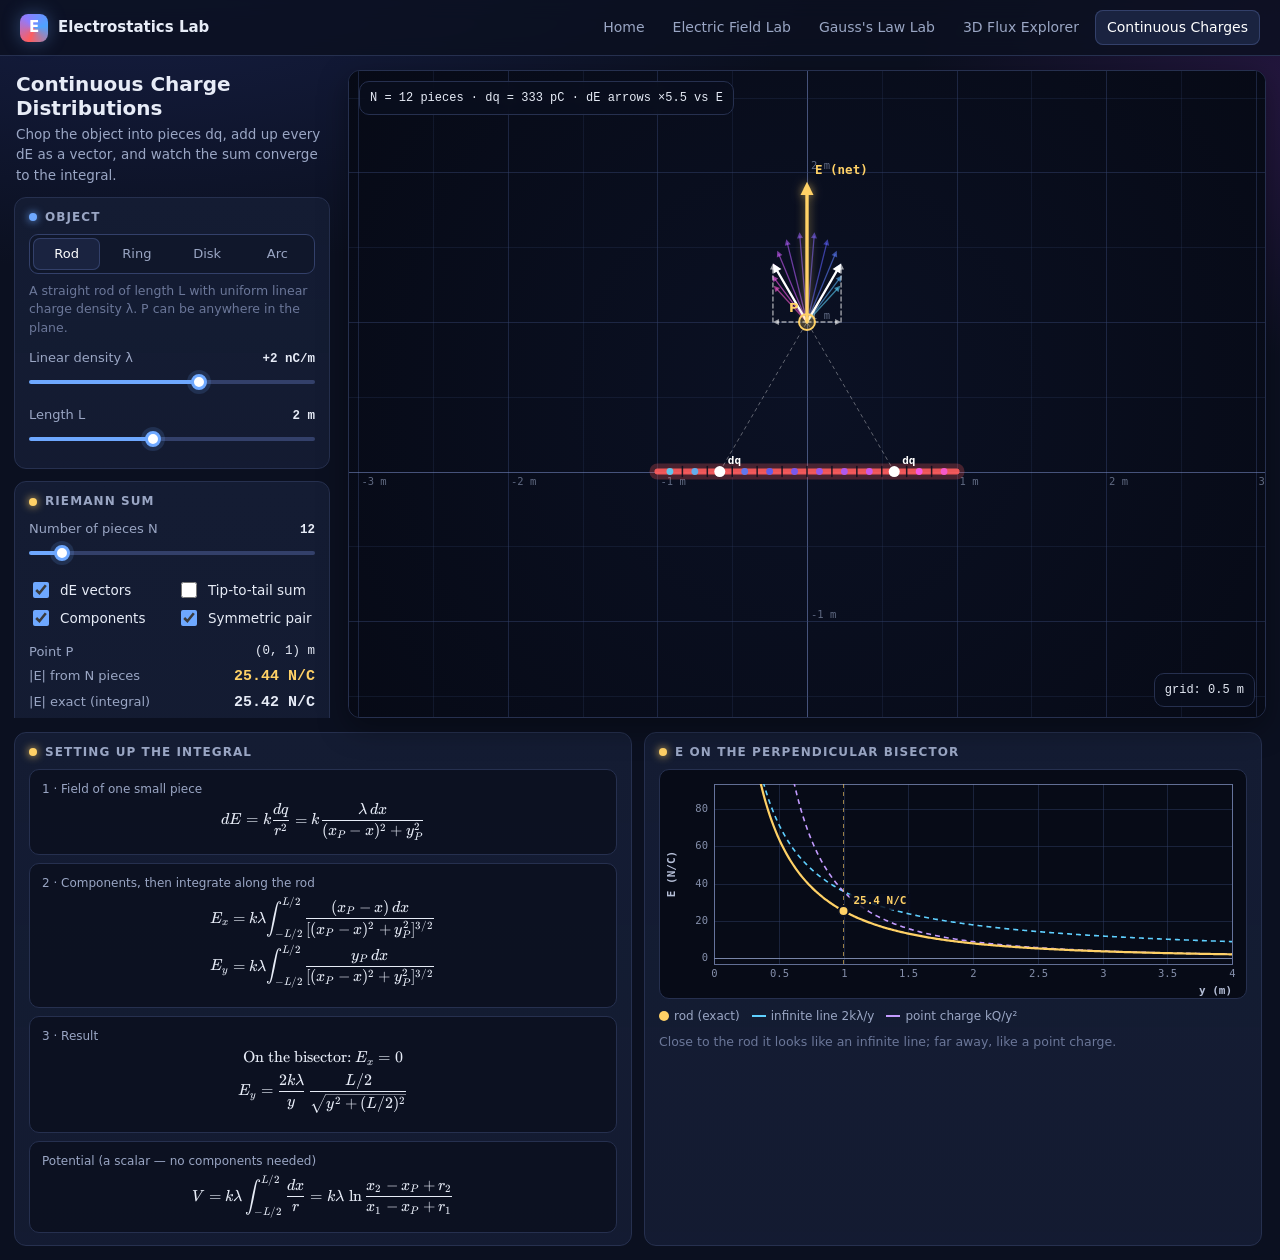
==== distributions.html @ 734c2c4e "Add Electrostatics Lab: electric field, Gauss's law, 3D flux and continuous-charge simulations Stati" ====
<!doctype html>
<html lang="en">
<head>
<meta charset="utf-8">
<meta name="viewport" content="width=device-width, initial-scale=1">
<title>Continuous Charges</title>
<meta name="description" content="See how the electric field of a rod, ring, disk and arc is built from dq elements — numerical sum vs exact integral.">
<link rel="stylesheet" href="vendor/katex/katex.min.css">
<link rel="stylesheet" href="css/style.css">
</head>
<body>
<header id="nav"></header>

<main class="lab three-col">
  <aside class="sidebar">
    <div class="page-title">
      <h1>Continuous Charge Distributions</h1>
      <p>Chop the object into pieces dq, add up every dE as a vector, and watch the sum converge to the integral.</p>
    </div>

    <section class="panel">
      <h3><span class="dot"></span>Object</h3>
      <div class="seg" id="modeSeg">
        <button data-m="rod" class="active">Rod</button>
        <button data-m="ring">Ring</button>
        <button data-m="disk">Disk</button>
        <button data-m="arc">Arc</button>
      </div>
      <p class="hint" id="modeDesc" style="margin-top:8px"></p>
      <div id="paramBox"></div>
    </section>

    <section class="panel">
      <h3><span class="dot" style="background:var(--gauss);box-shadow:0 0 8px var(--gauss)"></span>Riemann sum</h3>
      <div class="slider"><div class="top"><span>Number of pieces N</span><b id="NVal"></b></div><input type="range" id="N" min="1" max="120" step="1" value="12"></div>
      <div class="checks" style="margin-top:6px">
        <label class="check"><input type="checkbox" id="optDE" checked> dE vectors</label>
        <label class="check"><input type="checkbox" id="optChain"> Tip-to-tail sum</label>
        <label class="check"><input type="checkbox" id="optComp" checked> Components</label>
        <label class="check"><input type="checkbox" id="optPair" checked> Symmetric pair</label>
      </div>
      <dl class="readout" style="margin-top:10px">
        <dt>Point P</dt><dd id="o_P">—</dd>
        <dt>|E| from N pieces</dt><dd id="o_Enum" class="big hl-g">—</dd>
        <dt>|E| exact (integral)</dt><dd id="o_Eex" class="big">—</dd>
        <dt>Sum vs integral</dt><dd id="o_err">—</dd>
        <dt>E<sub>x</sub>, E<sub>y</sub> (exact)</dt><dd id="o_comp">—</dd>
        <dt>V at P (V(∞) = 0)</dt><dd id="o_V">—</dd>
      </dl>
      <p class="hint">Drag the point <b style="color:var(--gauss)">P</b>. Increase N and the sum approaches the exact integral.</p>
    </section>
  </aside>

  <div class="stage" id="stage">
    <canvas id="cv" aria-label="Continuous charge distribution canvas"></canvas>
    <div class="hud tl" id="hud"></div>
    <div class="hud br" id="scaleHud">grid: 0.5 m</div>
  </div>

  <aside class="rightcol">
    <section class="panel">
      <h3><span class="dot" style="background:var(--gauss);box-shadow:0 0 8px var(--gauss)"></span>Setting up the integral</h3>
      <div class="formula"><span class="cap" id="f1cap">1 · Field of one small piece</span><span id="f1"></span></div>
      <div class="formula"><span class="cap" id="f2cap">2 · Use symmetry, then integrate</span><span id="f2"></span></div>
      <div class="formula"><span class="cap">3 · Result</span><span id="f3"></span></div>
      <div class="formula"><span class="cap">Potential (a scalar — no components needed)</span><span id="f4"></span></div>
    </section>
    <section class="panel">
      <h3><span class="dot" style="background:var(--gauss);box-shadow:0 0 8px var(--gauss)"></span><span id="gTitle">Graph</span></h3>
      <div class="graph" style="height:230px"><canvas id="graph"></canvas></div>
      <div class="legend" id="gLegend" style="margin-top:8px"></div>
      <p class="hint" id="gNote"></p>
    </section>
  </aside>
</main>

<script src="vendor/katex/katex.min.js"></script>
<script src="js/common.js"></script>
<script src="js/plot.js"></script>
<script src="js/distributions.js"></script>
</body>
</html>
---- css/style.css ----
/* ==========================================================
   Electrostatics Lab — shared styles
   ========================================================== */
:root {
  --bg: #0b1020;
  --bg-2: #10172b;
  --panel: #141c33;
  --panel-2: #1a2340;
  --line: #26304f;
  --line-2: #33406a;
  --text: #e7ecf7;
  --muted: #9aa6c4;
  --faint: #6b7799;
  --accent: #6ea8ff;
  --accent-2: #8f7bff;
  --pos: #ff5d5d;
  --neg: #4da3ff;
  --gauss: #ffd166;
  --equi: #57e389;
  --ok: #57e389;
  --warn: #ffb347;
  --radius: 12px;
  --shadow: 0 10px 30px rgba(0, 0, 0, .35);
  --mono: ui-monospace, SFMono-Regular, "SF Mono", Menlo, Consolas, monospace;
  --sans: Inter, system-ui, -apple-system, "Segoe UI", Roboto, Helvetica, Arial, sans-serif;
}

* { box-sizing: border-box; }
html, body { margin: 0; padding: 0; }
body {
  background: radial-gradient(1200px 600px at 10% -10%, #18214a 0%, transparent 60%),
              radial-gradient(900px 500px at 110% 10%, #2a1846 0%, transparent 55%),
              var(--bg);
  background-attachment: fixed;
  color: var(--text);
  font-family: var(--sans);
  font-size: 15px;
  line-height: 1.5;
  -webkit-font-smoothing: antialiased;
}
a { color: var(--accent); text-decoration: none; }
a:hover { text-decoration: underline; }
h1, h2, h3, h4 { line-height: 1.2; margin: 0 0 .5em; }
p { margin: 0 0 .8em; }
code, .mono { font-family: var(--mono); }

/* ---------- Top navigation ---------- */
.topnav {
  position: sticky; top: 0; z-index: 50;
  display: flex; align-items: center; gap: 18px;
  padding: 10px 20px;
  background: rgba(11, 16, 32, .82);
  backdrop-filter: blur(10px);
  -webkit-backdrop-filter: blur(10px);
  border-bottom: 1px solid var(--line);
}
.brand { display: flex; align-items: center; gap: 10px; font-weight: 700; color: var(--text); white-space: nowrap; }
.brand:hover { text-decoration: none; }
.brand .logo {
  width: 28px; height: 28px; border-radius: 8px;
  background: conic-gradient(from 200deg, var(--pos), var(--accent-2), var(--neg), var(--pos));
  display: grid; place-items: center; font-size: 15px; color: #fff;
  box-shadow: 0 0 18px rgba(110, 168, 255, .35);
}
.navlinks { display: flex; gap: 4px; flex-wrap: wrap; margin-left: auto; }
.navlinks a {
  color: var(--muted); padding: 7px 12px; border-radius: 8px; font-size: 14px; font-weight: 500;
}
.navlinks a:hover { color: var(--text); background: var(--panel); text-decoration: none; }
.navlinks a.active { color: #fff; background: var(--panel-2); box-shadow: inset 0 0 0 1px var(--line-2); }
.menu-btn { display: none; margin-left: auto; background: var(--panel); color: var(--text); border: 1px solid var(--line); border-radius: 8px; padding: 6px 10px; font-size: 18px; cursor: pointer; }

@media (max-width: 860px) {
  .menu-btn { display: block; }
  .navlinks { display: none; position: absolute; top: 100%; left: 0; right: 0; flex-direction: column; background: var(--bg-2); border-bottom: 1px solid var(--line); padding: 8px 12px; }
  .navlinks.open { display: flex; }
}

/* ---------- Lab layout ---------- */
.lab {
  display: grid;
  grid-template-columns: 340px minmax(0, 1fr);
  gap: 14px;
  padding: 14px;
  height: calc(100vh - 53px);
  min-height: 560px;
}
.lab.lab-right { grid-template-columns: minmax(0, 1fr) 360px; }
.lab.wide-side { grid-template-columns: 360px minmax(0, 1fr); }
.sidebar {
  overflow-y: auto; overflow-x: hidden;
  display: flex; flex-direction: column; gap: 12px;
  padding-right: 4px;
  scrollbar-width: thin; scrollbar-color: var(--line-2) transparent;
}
.stage {
  position: relative; min-width: 0; min-height: 0;
  border-radius: var(--radius);
  border: 1px solid var(--line);
  background: #070b17;
  overflow: hidden;
  box-shadow: var(--shadow);
}
.stage canvas { display: block; width: 100%; height: 100%; touch-action: none; }

@media (max-width: 960px) {
  .lab, .lab.lab-right, .lab.wide-side { grid-template-columns: 1fr; height: auto; }
  .stage { height: 68vh; min-height: 380px; order: -1; }
  .sidebar { overflow: visible; padding-right: 0; }
}

/* ---------- Panels & controls ---------- */
.panel {
  background: linear-gradient(180deg, var(--panel) 0%, rgba(20, 28, 51, .92) 100%);
  border: 1px solid var(--line);
  border-radius: var(--radius);
  padding: 12px 14px;
}
.panel > h3 {
  font-size: 12px; letter-spacing: .09em; text-transform: uppercase; color: var(--muted);
  margin: 0 0 10px; display: flex; align-items: center; gap: 8px;
}
.panel > h3 .dot { width: 8px; height: 8px; border-radius: 50%; background: var(--accent); box-shadow: 0 0 8px var(--accent); }
.page-title { padding: 2px 2px 0; }
.page-title h1 { font-size: 20px; margin-bottom: 4px; }
.page-title p { color: var(--muted); font-size: 13.5px; margin: 0; }

.row { display: flex; align-items: center; gap: 8px; flex-wrap: wrap; }
.row + .row { margin-top: 8px; }
.grow { flex: 1; }

.btn {
  appearance: none; border: 1px solid var(--line-2); background: var(--panel-2); color: var(--text);
  padding: 7px 11px; border-radius: 8px; font: inherit; font-size: 13.5px; font-weight: 500;
  cursor: pointer; transition: background .15s, border-color .15s, transform .05s;
  display: inline-flex; align-items: center; gap: 6px; justify-content: center;
}
.btn:hover { background: #222d52; border-color: #44528a; }
.btn:active { transform: translateY(1px); }
.btn:focus-visible, input:focus-visible, select:focus-visible { outline: 2px solid var(--accent); outline-offset: 2px; }
.btn.pos { border-color: rgba(255, 93, 93, .55); background: rgba(255, 93, 93, .12); }
.btn.pos:hover { background: rgba(255, 93, 93, .22); }
.btn.neg { border-color: rgba(77, 163, 255, .55); background: rgba(77, 163, 255, .12); }
.btn.neg:hover { background: rgba(77, 163, 255, .22); }
.btn.primary { background: linear-gradient(180deg, #5d8eff, #4b6fe0); border-color: #6f9bff; color: #fff; }
.btn.primary:hover { background: linear-gradient(180deg, #6c9aff, #557af0); }
.btn.on { background: rgba(255, 209, 102, .16); border-color: rgba(255, 209, 102, .7); color: #ffe39f; }
.btn.danger { border-color: rgba(255, 93, 93, .45); color: #ffb3b3; }
.btn.small { padding: 4px 8px; font-size: 12.5px; }
.btn[disabled] { opacity: .45; cursor: not-allowed; }
.btn-group { display: grid; grid-template-columns: repeat(auto-fit, minmax(90px, 1fr)); gap: 6px; }

label { color: var(--muted); font-size: 13px; }
select, input[type=number], input[type=text] {
  background: var(--bg-2); color: var(--text); border: 1px solid var(--line-2);
  border-radius: 8px; padding: 6px 8px; font: inherit; font-size: 13.5px;
}
select { width: 100%; cursor: pointer; }

.check { display: flex; align-items: center; gap: 8px; color: var(--text); font-size: 13.5px; cursor: pointer; padding: 3px 0; user-select: none; }
.check input { accent-color: var(--accent); width: 16px; height: 16px; cursor: pointer; }
.check .swatch { width: 18px; height: 3px; border-radius: 2px; flex: none; }
.checks { display: grid; grid-template-columns: 1fr 1fr; gap: 0 10px; }

.slider { margin-top: 6px; }
.slider .top { display: flex; justify-content: space-between; align-items: baseline; font-size: 13px; color: var(--muted); }
.slider .top b { color: var(--text); font-family: var(--mono); font-weight: 600; font-size: 12.5px; }
input[type=range] {
  -webkit-appearance: none; appearance: none; width: 100%; height: 22px; background: transparent; cursor: pointer; margin: 2px 0 0;
}
input[type=range]::-webkit-slider-runnable-track { height: 4px; border-radius: 3px; background: linear-gradient(90deg, var(--accent) var(--fill, 50%), var(--line-2) var(--fill, 50%)); }
input[type=range]::-moz-range-track { height: 4px; border-radius: 3px; background: var(--line-2); }
input[type=range]::-moz-range-progress { height: 4px; border-radius: 3px; background: var(--accent); }
input[type=range]::-webkit-slider-thumb { -webkit-appearance: none; width: 16px; height: 16px; border-radius: 50%; background: #fff; margin-top: -6px; border: 3px solid var(--accent); box-shadow: 0 0 0 4px rgba(110, 168, 255, .15); }
input[type=range]::-moz-range-thumb { width: 12px; height: 12px; border-radius: 50%; background: #fff; border: 3px solid var(--accent); }

.seg { display: flex; background: var(--bg-2); border: 1px solid var(--line-2); border-radius: 9px; padding: 3px; gap: 3px; }
.seg button { flex: 1; background: transparent; border: 0; color: var(--muted); padding: 6px 8px; border-radius: 7px; font: inherit; font-size: 13px; font-weight: 500; cursor: pointer; }
.seg button.active { background: var(--panel-2); color: #fff; box-shadow: inset 0 0 0 1px var(--line-2); }

/* ---------- Readouts ---------- */
.readout { display: grid; grid-template-columns: auto 1fr; gap: 4px 12px; font-size: 13px; }
.readout dt { color: var(--muted); }
.readout dd { margin: 0; font-family: var(--mono); text-align: right; color: var(--text); font-size: 12.5px; white-space: nowrap; overflow: hidden; text-overflow: ellipsis; }
.readout .big { font-size: 15px; font-weight: 700; }
.hl-pos { color: var(--pos) !important; }
.hl-neg { color: var(--neg) !important; }
.hl-g { color: var(--gauss) !important; }
.hl-ok { color: var(--ok) !important; }
.hl-warn { color: var(--warn) !important; }

.hint { color: var(--faint); font-size: 12.5px; margin-top: 8px; }
.hint kbd, kbd { font-family: var(--mono); font-size: 11px; background: var(--bg-2); border: 1px solid var(--line-2); border-bottom-width: 2px; border-radius: 4px; padding: 0 4px; color: var(--muted); }

.formula { background: rgba(7, 11, 23, .6); border: 1px solid var(--line); border-radius: 10px; padding: 10px 12px; overflow-x: auto; overflow-y: hidden; }
.formula + .formula { margin-top: 8px; }
.formula .katex { font-size: 1.05em; }
.formula .cap { display: block; color: var(--muted); font-size: 12px; margin-bottom: 4px; }
.katex-display { margin: .3em 0 !important; }

details.notes summary { cursor: pointer; color: var(--muted); font-size: 12px; letter-spacing: .09em; text-transform: uppercase; font-weight: 600; list-style: none; display: flex; align-items: center; gap: 8px; }
details.notes summary::-webkit-details-marker { display: none; }
details.notes summary::before { content: "▸"; transition: transform .15s; display: inline-block; }
details.notes[open] summary::before { transform: rotate(90deg); }
details.notes[open] summary { margin-bottom: 10px; }
.notes ul { padding-left: 18px; margin: 6px 0; color: #cdd5ea; font-size: 13.5px; }
.notes li { margin: 4px 0; }

/* ---------- Canvas overlays ---------- */
.hud {
  position: absolute; pointer-events: none;
  background: rgba(10, 15, 30, .78); border: 1px solid var(--line);
  border-radius: 10px; padding: 7px 10px; font-family: var(--mono); font-size: 12px; color: var(--text);
  backdrop-filter: blur(6px); -webkit-backdrop-filter: blur(6px);
}
.hud.bl { left: 10px; bottom: 10px; }
.hud.br { right: 10px; bottom: 10px; }
.hud.tl { left: 10px; top: 10px; }
.hud.tr { right: 10px; top: 10px; }
.hud .k { color: var(--muted); }
.toolbar { position: absolute; top: 10px; right: 10px; display: flex; gap: 6px; flex-wrap: wrap; justify-content: flex-end; }
.toolbar .btn { background: rgba(20, 28, 51, .9); backdrop-filter: blur(6px); }
.toast {
  position: absolute; left: 50%; top: 14px; transform: translateX(-50%);
  background: rgba(255, 209, 102, .14); border: 1px solid rgba(255, 209, 102, .6); color: #ffe39f;
  padding: 6px 12px; border-radius: 999px; font-size: 13px; pointer-events: none; opacity: 0; transition: opacity .2s;
  white-space: nowrap;
}
.toast.show { opacity: 1; }

/* ---------- Tables ---------- */
table.data { width: 100%; border-collapse: collapse; font-size: 12.5px; }
table.data th { color: var(--muted); font-weight: 600; text-align: left; padding: 4px 6px; border-bottom: 1px solid var(--line); }
table.data td { padding: 4px 6px; border-bottom: 1px solid rgba(38, 48, 79, .5); font-family: var(--mono); }
table.data tr.sel td { background: rgba(110, 168, 255, .1); }
table.data tr { cursor: pointer; }
table.data td.r, table.data th.r { text-align: right; }

/* ---------- Graph panel ---------- */
.graph { position: relative; height: 210px; background: #070b17; border: 1px solid var(--line); border-radius: 10px; }
.graph canvas { width: 100%; height: 100%; display: block; }

/* ---------- Home page ---------- */
.wrap { max-width: 1160px; margin: 0 auto; padding: 0 20px; }
.hero { padding: 64px 0 28px; display: grid; grid-template-columns: 1.1fr .9fr; gap: 30px; align-items: center; }
.hero h1 { font-size: clamp(32px, 5vw, 52px); letter-spacing: -.02em; margin-bottom: 14px; }
.hero h1 .grad { background: linear-gradient(90deg, #ff8a8a, #b49bff, #7cc0ff); -webkit-background-clip: text; background-clip: text; color: transparent; }
.hero p.lead { color: #c3cbe2; font-size: 17px; max-width: 560px; }
.hero canvas { width: 100%; aspect-ratio: 4 / 3; border-radius: 18px; border: 1px solid var(--line); background: #070b17; box-shadow: var(--shadow); display: block; }
.tag { display: inline-block; font-size: 12px; font-weight: 600; letter-spacing: .08em; text-transform: uppercase; color: var(--gauss); background: rgba(255, 209, 102, .1); border: 1px solid rgba(255, 209, 102, .35); padding: 4px 10px; border-radius: 999px; margin-bottom: 14px; }
.cta { display: flex; gap: 10px; flex-wrap: wrap; margin-top: 20px; }
.cta .btn { padding: 11px 18px; font-size: 15px; }
.cards { display: grid; grid-template-columns: repeat(3, 1fr); gap: 16px; margin: 30px 0 10px; }
.card {
  display: block; color: var(--text); background: linear-gradient(180deg, var(--panel), var(--bg-2));
  border: 1px solid var(--line); border-radius: 16px; padding: 20px; transition: transform .15s, border-color .15s, box-shadow .15s;
}
.card:hover { text-decoration: none; transform: translateY(-3px); border-color: var(--line-2); box-shadow: var(--shadow); }
.card .icon { font-size: 26px; width: 48px; height: 48px; display: grid; place-items: center; border-radius: 12px; background: var(--panel-2); margin-bottom: 14px; }
.card h3 { font-size: 18px; }
.card p { color: var(--muted); font-size: 14px; }
.card ul { color: #c3cbe2; font-size: 13.5px; padding-left: 18px; margin: 8px 0 0; }
.section { margin: 46px 0; }
.section > h2 { font-size: 26px; margin-bottom: 6px; }
.section > p.sub { color: var(--muted); margin-bottom: 18px; }
.sheet { display: grid; grid-template-columns: repeat(auto-fill, minmax(330px, 1fr)); gap: 14px; }
.sheet .panel h4 { font-size: 15px; margin-bottom: 8px; color: #fff; }
.sheet .panel p { color: #c3cbe2; font-size: 13.5px; margin-top: 6px; }
footer { color: var(--faint); font-size: 13px; padding: 30px 0 40px; border-top: 1px solid var(--line); margin-top: 40px; }

@media (max-width: 960px) {
  .hero { grid-template-columns: 1fr; padding-top: 36px; }
  .cards { grid-template-columns: 1fr; }
}
@media (max-width: 560px) {
  .hud.br { display: none; }
  .hud { font-size: 11px; }
}
@media (max-width: 420px) {
  .wrap { padding: 0 16px; }
  .lab { padding: 10px; }
  .sheet { grid-template-columns: 1fr; }
}

/* ---------- Three-column lab (Gauss) ---------- */
.lab.three-col { grid-template-columns: 320px minmax(0, 1fr) 380px; }
.rightcol { display: flex; flex-direction: column; gap: 12px; overflow-y: auto; min-height: 0; padding-right: 4px; scrollbar-width: thin; scrollbar-color: var(--line-2) transparent; }
.label3d { position: absolute; pointer-events: none; font-family: var(--mono); font-size: 12px; color: #ffe39f; background: rgba(10, 15, 30, .72); border: 1px solid rgba(255, 209, 102, .45); padding: 2px 7px; border-radius: 6px; transform: translate(-50%, -50%); white-space: nowrap; }
.legend { display: flex; gap: 12px; flex-wrap: wrap; font-size: 12px; color: var(--muted); }
.legend span { display: inline-flex; align-items: center; gap: 5px; }
.legend i { width: 10px; height: 10px; border-radius: 50%; display: inline-block; }
.region { font-size: 13.5px; color: #cdd5ea; background: rgba(255, 209, 102, .07); border: 1px solid rgba(255, 209, 102, .3); border-radius: 10px; padding: 8px 10px; }
.region b { color: var(--gauss); }
@media (max-width: 1280px) {
  .lab.three-col { grid-template-columns: 320px minmax(0, 1fr); height: auto; }
  .lab.three-col .stage { height: 72vh; min-height: 460px; }
  .lab.three-col .sidebar { max-height: 72vh; }
  .lab.three-col .rightcol { grid-column: 1 / -1; display: grid; grid-template-columns: repeat(auto-fit, minmax(320px, 1fr)); overflow: visible; }
}
@media (max-width: 960px) {
  .lab.three-col { grid-template-columns: 1fr; }
  .lab.three-col .sidebar { max-height: none; }
  .lab.three-col .rightcol { grid-template-columns: 1fr; }
}
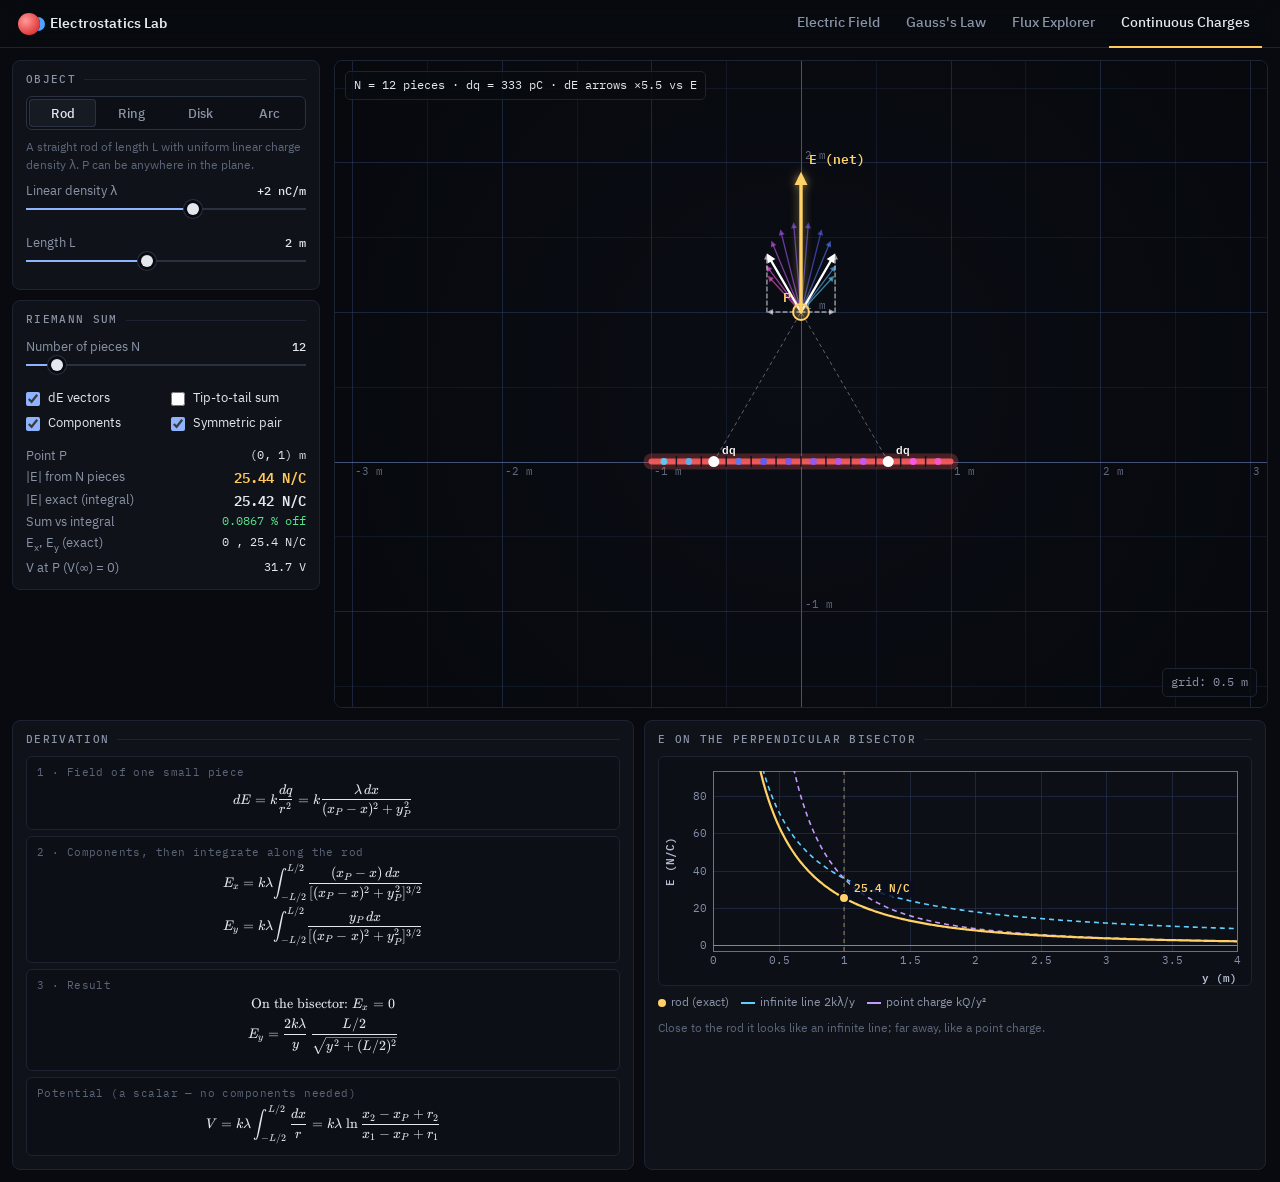
==== commit b7f7a994: "Strip study-guide content and restyle: minimal launcher home page, IBM Plex, instrument-style UI Co-" ====
--- a/distributions.html
+++ b/distributions.html
@@ -13,10 +13,6 @@
 
 <main class="lab three-col">
   <aside class="sidebar">
-    <div class="page-title">
-      <h1>Continuous Charge Distributions</h1>
-      <p>Chop the object into pieces dq, add up every dE as a vector, and watch the sum converge to the integral.</p>
-    </div>
 
     <section class="panel">
       <h3><span class="dot"></span>Object</h3>
@@ -47,7 +43,6 @@
         <dt>E<sub>x</sub>, E<sub>y</sub> (exact)</dt><dd id="o_comp">—</dd>
         <dt>V at P (V(∞) = 0)</dt><dd id="o_V">—</dd>
       </dl>
-      <p class="hint">Drag the point <b style="color:var(--gauss)">P</b>. Increase N and the sum approaches the exact integral.</p>
     </section>
   </aside>
 
@@ -59,7 +54,7 @@
 
   <aside class="rightcol">
     <section class="panel">
-      <h3><span class="dot" style="background:var(--gauss);box-shadow:0 0 8px var(--gauss)"></span>Setting up the integral</h3>
+      <h3><span class="dot" style="background:var(--gauss);box-shadow:0 0 8px var(--gauss)"></span>Derivation</h3>
       <div class="formula"><span class="cap" id="f1cap">1 · Field of one small piece</span><span id="f1"></span></div>
       <div class="formula"><span class="cap" id="f2cap">2 · Use symmetry, then integrate</span><span id="f2"></span></div>
       <div class="formula"><span class="cap">3 · Result</span><span id="f3"></span></div>
--- a/css/style.css
+++ b/css/style.css
@@ -1,129 +1,136 @@
 /* ==========================================================
    Electrostatics Lab — shared styles
+   Precision-instrument look: ink background, hairline rules,
+   IBM Plex type, colour reserved for the physics.
    ========================================================== */
+@font-face { font-family: "Plex Sans"; src: url(../vendor/fonts/ibm-plex-sans-latin-400-normal.woff2) format("woff2"); font-weight: 400; font-display: swap; }
+@font-face { font-family: "Plex Sans"; src: url(../vendor/fonts/ibm-plex-sans-latin-500-normal.woff2) format("woff2"); font-weight: 500; font-display: swap; }
+@font-face { font-family: "Plex Sans"; src: url(../vendor/fonts/ibm-plex-sans-latin-600-normal.woff2) format("woff2"); font-weight: 600 700; font-display: swap; }
+@font-face { font-family: "Plex Mono"; src: url(../vendor/fonts/ibm-plex-mono-latin-400-normal.woff2) format("woff2"); font-weight: 400; font-display: swap; }
+@font-face { font-family: "Plex Mono"; src: url(../vendor/fonts/ibm-plex-mono-latin-500-normal.woff2) format("woff2"); font-weight: 500; font-display: swap; }
+@font-face { font-family: "Plex Mono"; src: url(../vendor/fonts/ibm-plex-mono-latin-600-normal.woff2) format("woff2"); font-weight: 600 700; font-display: swap; }
+
 :root {
-  --bg: #0b1020;
-  --bg-2: #10172b;
-  --panel: #141c33;
-  --panel-2: #1a2340;
-  --line: #26304f;
-  --line-2: #33406a;
-  --text: #e7ecf7;
-  --muted: #9aa6c4;
-  --faint: #6b7799;
-  --accent: #6ea8ff;
-  --accent-2: #8f7bff;
+  --bg: #080a0f;
+  --bg-2: #0c0f15;
+  --panel: #0f1219;
+  --panel-2: #151a23;
+  --line: #1d2330;
+  --line-2: #2a3242;
+  --text: #e4e7ee;
+  --muted: #8a93a6;
+  --faint: #5c6578;
+  --accent: #8fb3ff;
   --pos: #ff5d5d;
   --neg: #4da3ff;
-  --gauss: #ffd166;
+  --gauss: #ffc95c;
   --equi: #57e389;
   --ok: #57e389;
   --warn: #ffb347;
-  --radius: 12px;
-  --shadow: 0 10px 30px rgba(0, 0, 0, .35);
-  --mono: ui-monospace, SFMono-Regular, "SF Mono", Menlo, Consolas, monospace;
-  --sans: Inter, system-ui, -apple-system, "Segoe UI", Roboto, Helvetica, Arial, sans-serif;
+  --radius: 8px;
+  --mono: "Plex Mono", ui-monospace, SFMono-Regular, Menlo, Consolas, monospace;
+  --sans: "Plex Sans", system-ui, -apple-system, "Segoe UI", Roboto, Helvetica, Arial, sans-serif;
+  --nav-h: 48px;
 }
 
 * { box-sizing: border-box; }
 html, body { margin: 0; padding: 0; }
 body {
-  background: radial-gradient(1200px 600px at 10% -10%, #18214a 0%, transparent 60%),
-              radial-gradient(900px 500px at 110% 10%, #2a1846 0%, transparent 55%),
-              var(--bg);
-  background-attachment: fixed;
+  background: var(--bg);
   color: var(--text);
   font-family: var(--sans);
-  font-size: 15px;
-  line-height: 1.5;
+  font-size: 14px;
+  line-height: 1.45;
   -webkit-font-smoothing: antialiased;
 }
 a { color: var(--accent); text-decoration: none; }
-a:hover { text-decoration: underline; }
-h1, h2, h3, h4 { line-height: 1.2; margin: 0 0 .5em; }
+h1, h2, h3, h4 { line-height: 1.2; margin: 0 0 .5em; font-weight: 600; }
 p { margin: 0 0 .8em; }
 code, .mono { font-family: var(--mono); }
+::selection { background: rgba(143, 179, 255, .3); }
 
 /* ---------- Top navigation ---------- */
 .topnav {
   position: sticky; top: 0; z-index: 50;
-  display: flex; align-items: center; gap: 18px;
-  padding: 10px 20px;
-  background: rgba(11, 16, 32, .82);
-  backdrop-filter: blur(10px);
-  -webkit-backdrop-filter: blur(10px);
+  height: var(--nav-h);
+  display: flex; align-items: stretch; gap: 24px;
+  padding: 0 18px;
+  background: rgba(8, 10, 15, .9);
+  backdrop-filter: blur(10px); -webkit-backdrop-filter: blur(10px);
   border-bottom: 1px solid var(--line);
 }
-.brand { display: flex; align-items: center; gap: 10px; font-weight: 700; color: var(--text); white-space: nowrap; }
-.brand:hover { text-decoration: none; }
+.brand { display: flex; align-items: center; gap: 10px; font-weight: 600; color: var(--text); white-space: nowrap; font-size: 14px; letter-spacing: .01em; }
 .brand .logo {
-  width: 28px; height: 28px; border-radius: 8px;
-  background: conic-gradient(from 200deg, var(--pos), var(--accent-2), var(--neg), var(--pos));
-  display: grid; place-items: center; font-size: 15px; color: #fff;
-  box-shadow: 0 0 18px rgba(110, 168, 255, .35);
-}
-.navlinks { display: flex; gap: 4px; flex-wrap: wrap; margin-left: auto; }
+  width: 22px; height: 22px; border-radius: 50%; position: relative; flex: none;
+  background: radial-gradient(circle at 35% 35%, #ff9a9a, #e23c3c 70%);
+  box-shadow: 9px 0 0 -4px var(--neg);
+  font-size: 0;
+}
+.navlinks { display: flex; gap: 2px; margin-left: auto; align-items: stretch; }
 .navlinks a {
-  color: var(--muted); padding: 7px 12px; border-radius: 8px; font-size: 14px; font-weight: 500;
-}
-.navlinks a:hover { color: var(--text); background: var(--panel); text-decoration: none; }
-.navlinks a.active { color: #fff; background: var(--panel-2); box-shadow: inset 0 0 0 1px var(--line-2); }
-.menu-btn { display: none; margin-left: auto; background: var(--panel); color: var(--text); border: 1px solid var(--line); border-radius: 8px; padding: 6px 10px; font-size: 18px; cursor: pointer; }
+  display: flex; align-items: center;
+  color: var(--muted); padding: 0 12px; font-size: 13.5px; font-weight: 500;
+  border-bottom: 2px solid transparent; margin-bottom: -1px;
+  transition: color .15s, border-color .15s;
+}
+.navlinks a:hover { color: var(--text); }
+.navlinks a.active { color: var(--text); border-bottom-color: var(--gauss); }
+.menu-btn { display: none; margin: auto 0 auto auto; background: transparent; color: var(--text); border: 1px solid var(--line-2); border-radius: 6px; padding: 4px 10px; font-size: 16px; cursor: pointer; }
 
 @media (max-width: 860px) {
   .menu-btn { display: block; }
-  .navlinks { display: none; position: absolute; top: 100%; left: 0; right: 0; flex-direction: column; background: var(--bg-2); border-bottom: 1px solid var(--line); padding: 8px 12px; }
+  .navlinks { display: none; position: absolute; top: 100%; left: 0; right: 0; flex-direction: column; background: var(--bg); border-bottom: 1px solid var(--line); padding: 6px 10px; }
   .navlinks.open { display: flex; }
+  .navlinks a { padding: 11px 8px; border-bottom: 0; border-left: 2px solid transparent; }
+  .navlinks a.active { border-left-color: var(--gauss); }
 }
 
 /* ---------- Lab layout ---------- */
 .lab {
   display: grid;
-  grid-template-columns: 340px minmax(0, 1fr);
-  gap: 14px;
-  padding: 14px;
-  height: calc(100vh - 53px);
+  grid-template-columns: 320px minmax(0, 1fr);
+  gap: 12px;
+  padding: 12px;
+  height: calc(100vh - var(--nav-h));
   min-height: 560px;
 }
-.lab.lab-right { grid-template-columns: minmax(0, 1fr) 360px; }
-.lab.wide-side { grid-template-columns: 360px minmax(0, 1fr); }
-.sidebar {
-  overflow-y: auto; overflow-x: hidden;
-  display: flex; flex-direction: column; gap: 12px;
-  padding-right: 4px;
+.lab.lab-right { grid-template-columns: minmax(0, 1fr) 340px; }
+.lab.wide-side { grid-template-columns: 340px minmax(0, 1fr); }
+.sidebar, .rightcol {
+  overflow-y: auto; overflow-x: hidden; min-height: 0;
+  display: flex; flex-direction: column; gap: 10px;
+  padding-right: 2px;
   scrollbar-width: thin; scrollbar-color: var(--line-2) transparent;
 }
 .stage {
   position: relative; min-width: 0; min-height: 0;
   border-radius: var(--radius);
   border: 1px solid var(--line);
-  background: #070b17;
+  background: #06080c;
   overflow: hidden;
-  box-shadow: var(--shadow);
 }
 .stage canvas { display: block; width: 100%; height: 100%; touch-action: none; }
 
 @media (max-width: 960px) {
-  .lab, .lab.lab-right, .lab.wide-side { grid-template-columns: 1fr; height: auto; }
-  .stage { height: 68vh; min-height: 380px; order: -1; }
+  .lab, .lab.lab-right, .lab.wide-side { grid-template-columns: 1fr; height: auto; padding: 10px; }
+  .stage { height: 66vh; min-height: 360px; order: -1; }
   .sidebar { overflow: visible; padding-right: 0; }
 }
 
 /* ---------- Panels & controls ---------- */
 .panel {
-  background: linear-gradient(180deg, var(--panel) 0%, rgba(20, 28, 51, .92) 100%);
+  background: var(--panel);
   border: 1px solid var(--line);
   border-radius: var(--radius);
-  padding: 12px 14px;
+  padding: 12px 13px 13px;
 }
 .panel > h3 {
-  font-size: 12px; letter-spacing: .09em; text-transform: uppercase; color: var(--muted);
+  font-family: var(--mono); font-weight: 500;
+  font-size: 11px; letter-spacing: .12em; text-transform: uppercase; color: var(--muted);
   margin: 0 0 10px; display: flex; align-items: center; gap: 8px;
 }
-.panel > h3 .dot { width: 8px; height: 8px; border-radius: 50%; background: var(--accent); box-shadow: 0 0 8px var(--accent); }
-.page-title { padding: 2px 2px 0; }
-.page-title h1 { font-size: 20px; margin-bottom: 4px; }
-.page-title p { color: var(--muted); font-size: 13.5px; margin: 0; }
+.panel > h3 .dot { display: none; }
+.panel > h3::after { content: ""; flex: 1; height: 1px; background: var(--line); }
 
 .row { display: flex; align-items: center; gap: 8px; flex-wrap: wrap; }
 .row + .row { margin-top: 8px; }
@@ -131,168 +138,131 @@
 
 .btn {
   appearance: none; border: 1px solid var(--line-2); background: var(--panel-2); color: var(--text);
-  padding: 7px 11px; border-radius: 8px; font: inherit; font-size: 13.5px; font-weight: 500;
-  cursor: pointer; transition: background .15s, border-color .15s, transform .05s;
-  display: inline-flex; align-items: center; gap: 6px; justify-content: center;
-}
-.btn:hover { background: #222d52; border-color: #44528a; }
+  padding: 6px 10px; border-radius: 6px; font: inherit; font-size: 13px; font-weight: 500;
+  cursor: pointer; transition: background .12s, border-color .12s;
+  display: inline-flex; align-items: center; gap: 6px; justify-content: center; white-space: nowrap;
+}
+.btn:hover { background: #1c2230; border-color: #3a4459; }
 .btn:active { transform: translateY(1px); }
-.btn:focus-visible, input:focus-visible, select:focus-visible { outline: 2px solid var(--accent); outline-offset: 2px; }
-.btn.pos { border-color: rgba(255, 93, 93, .55); background: rgba(255, 93, 93, .12); }
-.btn.pos:hover { background: rgba(255, 93, 93, .22); }
-.btn.neg { border-color: rgba(77, 163, 255, .55); background: rgba(77, 163, 255, .12); }
-.btn.neg:hover { background: rgba(77, 163, 255, .22); }
-.btn.primary { background: linear-gradient(180deg, #5d8eff, #4b6fe0); border-color: #6f9bff; color: #fff; }
-.btn.primary:hover { background: linear-gradient(180deg, #6c9aff, #557af0); }
-.btn.on { background: rgba(255, 209, 102, .16); border-color: rgba(255, 209, 102, .7); color: #ffe39f; }
-.btn.danger { border-color: rgba(255, 93, 93, .45); color: #ffb3b3; }
-.btn.small { padding: 4px 8px; font-size: 12.5px; }
+.btn:focus-visible, input:focus-visible, select:focus-visible, .seg button:focus-visible { outline: 2px solid var(--accent); outline-offset: 2px; }
+.btn.pos { color: #ffb4b4; border-color: rgba(255, 93, 93, .45); background: rgba(255, 93, 93, .08); }
+.btn.pos:hover { background: rgba(255, 93, 93, .16); }
+.btn.neg { color: #b3d8ff; border-color: rgba(77, 163, 255, .45); background: rgba(77, 163, 255, .08); }
+.btn.neg:hover { background: rgba(77, 163, 255, .16); }
+.btn.primary { background: var(--text); border-color: var(--text); color: #0a0d14; }
+.btn.primary:hover { background: #fff; }
+.btn.on { background: rgba(255, 201, 92, .12); border-color: rgba(255, 201, 92, .65); color: #ffe1a3; }
+.btn.danger { color: #ff9f9f; }
+.btn.small { padding: 3px 8px; font-size: 12px; }
 .btn[disabled] { opacity: .45; cursor: not-allowed; }
-.btn-group { display: grid; grid-template-columns: repeat(auto-fit, minmax(90px, 1fr)); gap: 6px; }
-
-label { color: var(--muted); font-size: 13px; }
+.btn-group { display: grid; grid-template-columns: repeat(auto-fit, minmax(84px, 1fr)); gap: 6px; }
+
+label { color: var(--muted); font-size: 12.5px; }
 select, input[type=number], input[type=text] {
   background: var(--bg-2); color: var(--text); border: 1px solid var(--line-2);
-  border-radius: 8px; padding: 6px 8px; font: inherit; font-size: 13.5px;
-}
-select { width: 100%; cursor: pointer; }
-
-.check { display: flex; align-items: center; gap: 8px; color: var(--text); font-size: 13.5px; cursor: pointer; padding: 3px 0; user-select: none; }
-.check input { accent-color: var(--accent); width: 16px; height: 16px; cursor: pointer; }
-.check .swatch { width: 18px; height: 3px; border-radius: 2px; flex: none; }
+  border-radius: 6px; padding: 6px 8px; font: inherit; font-size: 13px;
+}
+select {
+  width: 100%; cursor: pointer; appearance: none; -webkit-appearance: none; padding-right: 28px;
+  background-image: linear-gradient(45deg, transparent 50%, var(--muted) 50%), linear-gradient(135deg, var(--muted) 50%, transparent 50%);
+  background-position: calc(100% - 15px) 52%, calc(100% - 10px) 52%;
+  background-size: 5px 5px; background-repeat: no-repeat;
+}
+select option, select optgroup { background: var(--panel); color: var(--text); }
+input[type=number] { font-family: var(--mono); }
+
+.check { display: flex; align-items: center; gap: 8px; color: var(--text); font-size: 13px; cursor: pointer; padding: 3px 0; user-select: none; }
+.check input { accent-color: var(--accent); width: 14px; height: 14px; cursor: pointer; margin: 0; }
+.check .swatch { width: 14px; height: 2px; border-radius: 1px; flex: none; }
 .checks { display: grid; grid-template-columns: 1fr 1fr; gap: 0 10px; }
 
-.slider { margin-top: 6px; }
-.slider .top { display: flex; justify-content: space-between; align-items: baseline; font-size: 13px; color: var(--muted); }
-.slider .top b { color: var(--text); font-family: var(--mono); font-weight: 600; font-size: 12.5px; }
-input[type=range] {
-  -webkit-appearance: none; appearance: none; width: 100%; height: 22px; background: transparent; cursor: pointer; margin: 2px 0 0;
-}
-input[type=range]::-webkit-slider-runnable-track { height: 4px; border-radius: 3px; background: linear-gradient(90deg, var(--accent) var(--fill, 50%), var(--line-2) var(--fill, 50%)); }
-input[type=range]::-moz-range-track { height: 4px; border-radius: 3px; background: var(--line-2); }
-input[type=range]::-moz-range-progress { height: 4px; border-radius: 3px; background: var(--accent); }
-input[type=range]::-webkit-slider-thumb { -webkit-appearance: none; width: 16px; height: 16px; border-radius: 50%; background: #fff; margin-top: -6px; border: 3px solid var(--accent); box-shadow: 0 0 0 4px rgba(110, 168, 255, .15); }
-input[type=range]::-moz-range-thumb { width: 12px; height: 12px; border-radius: 50%; background: #fff; border: 3px solid var(--accent); }
-
-.seg { display: flex; background: var(--bg-2); border: 1px solid var(--line-2); border-radius: 9px; padding: 3px; gap: 3px; }
-.seg button { flex: 1; background: transparent; border: 0; color: var(--muted); padding: 6px 8px; border-radius: 7px; font: inherit; font-size: 13px; font-weight: 500; cursor: pointer; }
-.seg button.active { background: var(--panel-2); color: #fff; box-shadow: inset 0 0 0 1px var(--line-2); }
+.slider { margin-top: 8px; }
+.slider .top { display: flex; justify-content: space-between; align-items: baseline; font-size: 12.5px; color: var(--muted); }
+.slider .top b { color: var(--text); font-family: var(--mono); font-weight: 500; font-size: 12px; }
+input[type=range] { -webkit-appearance: none; appearance: none; width: 100%; height: 20px; background: transparent; cursor: pointer; margin: 0; }
+input[type=range]::-webkit-slider-runnable-track { height: 2px; background: linear-gradient(90deg, var(--accent) var(--fill, 50%), var(--line-2) var(--fill, 50%)); }
+input[type=range]::-moz-range-track { height: 2px; background: var(--line-2); }
+input[type=range]::-moz-range-progress { height: 2px; background: var(--accent); }
+input[type=range]::-webkit-slider-thumb { -webkit-appearance: none; width: 12px; height: 12px; border-radius: 50%; background: var(--text); margin-top: -5px; border: 0; box-shadow: 0 0 0 3px var(--bg), 0 0 0 4px var(--line-2); }
+input[type=range]::-moz-range-thumb { width: 12px; height: 12px; border-radius: 50%; background: var(--text); border: 0; }
+input[type=range]:hover::-webkit-slider-thumb { box-shadow: 0 0 0 3px var(--bg), 0 0 0 4px var(--accent); }
+
+.seg { display: flex; background: var(--bg-2); border: 1px solid var(--line-2); border-radius: 6px; padding: 2px; gap: 2px; }
+.seg button { flex: 1; background: transparent; border: 0; color: var(--muted); padding: 5px 8px; border-radius: 4px; font: inherit; font-size: 12.5px; font-weight: 500; cursor: pointer; }
+.seg button:hover { color: var(--text); }
+.seg button.active { background: var(--panel-2); color: var(--text); box-shadow: inset 0 0 0 1px var(--line-2); }
 
 /* ---------- Readouts ---------- */
-.readout { display: grid; grid-template-columns: auto 1fr; gap: 4px 12px; font-size: 13px; }
+.readout { display: grid; grid-template-columns: auto 1fr; gap: 3px 12px; font-size: 12.5px; margin: 0; }
 .readout dt { color: var(--muted); }
-.readout dd { margin: 0; font-family: var(--mono); text-align: right; color: var(--text); font-size: 12.5px; white-space: nowrap; overflow: hidden; text-overflow: ellipsis; }
-.readout .big { font-size: 15px; font-weight: 700; }
+.readout dd { margin: 0; font-family: var(--mono); text-align: right; color: var(--text); font-size: 12px; white-space: nowrap; overflow: hidden; text-overflow: ellipsis; }
+.readout .big { font-size: 13.5px; font-weight: 600; }
 .hl-pos { color: var(--pos) !important; }
 .hl-neg { color: var(--neg) !important; }
 .hl-g { color: var(--gauss) !important; }
 .hl-ok { color: var(--ok) !important; }
 .hl-warn { color: var(--warn) !important; }
 
-.hint { color: var(--faint); font-size: 12.5px; margin-top: 8px; }
-.hint kbd, kbd { font-family: var(--mono); font-size: 11px; background: var(--bg-2); border: 1px solid var(--line-2); border-bottom-width: 2px; border-radius: 4px; padding: 0 4px; color: var(--muted); }
-
-.formula { background: rgba(7, 11, 23, .6); border: 1px solid var(--line); border-radius: 10px; padding: 10px 12px; overflow-x: auto; overflow-y: hidden; }
-.formula + .formula { margin-top: 8px; }
-.formula .katex { font-size: 1.05em; }
-.formula .cap { display: block; color: var(--muted); font-size: 12px; margin-bottom: 4px; }
-.katex-display { margin: .3em 0 !important; }
-
-details.notes summary { cursor: pointer; color: var(--muted); font-size: 12px; letter-spacing: .09em; text-transform: uppercase; font-weight: 600; list-style: none; display: flex; align-items: center; gap: 8px; }
+.hint { color: var(--faint); font-size: 12px; margin: 8px 0 0; }
+.hint:empty { display: none; }
+kbd { font-family: var(--mono); font-size: 10.5px; border: 1px solid var(--line-2); border-radius: 3px; padding: 0 4px; color: var(--muted); }
+
+.formula { background: var(--bg-2); border: 1px solid var(--line); border-radius: 6px; padding: 8px 10px; overflow-x: auto; overflow-y: hidden; }
+.formula + .formula { margin-top: 6px; }
+.formula .katex { font-size: 1.02em; }
+.formula .cap { display: block; color: var(--faint); font-family: var(--mono); font-size: 10.5px; letter-spacing: .04em; margin-bottom: 2px; }
+.katex-display { margin: .25em 0 !important; }
+
+details.notes summary { cursor: pointer; color: var(--muted); font-family: var(--mono); font-size: 11px; letter-spacing: .12em; text-transform: uppercase; list-style: none; display: flex; align-items: center; gap: 8px; }
 details.notes summary::-webkit-details-marker { display: none; }
-details.notes summary::before { content: "▸"; transition: transform .15s; display: inline-block; }
-details.notes[open] summary::before { transform: rotate(90deg); }
+details.notes summary::before { content: "+"; width: 10px; }
+details.notes[open] summary::before { content: "−"; }
 details.notes[open] summary { margin-bottom: 10px; }
-.notes ul { padding-left: 18px; margin: 6px 0; color: #cdd5ea; font-size: 13.5px; }
-.notes li { margin: 4px 0; }
 
 /* ---------- Canvas overlays ---------- */
 .hud {
   position: absolute; pointer-events: none;
-  background: rgba(10, 15, 30, .78); border: 1px solid var(--line);
-  border-radius: 10px; padding: 7px 10px; font-family: var(--mono); font-size: 12px; color: var(--text);
-  backdrop-filter: blur(6px); -webkit-backdrop-filter: blur(6px);
-}
+  background: rgba(8, 10, 15, .8); border: 1px solid var(--line);
+  border-radius: 5px; padding: 5px 8px; font-family: var(--mono); font-size: 11.5px; color: var(--text);
+}
+.hud:empty { display: none; }
 .hud.bl { left: 10px; bottom: 10px; }
-.hud.br { right: 10px; bottom: 10px; }
+.hud.br { right: 10px; bottom: 10px; color: var(--muted); }
 .hud.tl { left: 10px; top: 10px; }
 .hud.tr { right: 10px; top: 10px; }
-.hud .k { color: var(--muted); }
-.toolbar { position: absolute; top: 10px; right: 10px; display: flex; gap: 6px; flex-wrap: wrap; justify-content: flex-end; }
-.toolbar .btn { background: rgba(20, 28, 51, .9); backdrop-filter: blur(6px); }
+.hud .k { color: var(--faint); }
+.toolbar { position: absolute; top: 10px; right: 10px; display: flex; gap: 6px; }
+.toolbar .btn { background: rgba(8, 10, 15, .8); }
 .toast {
-  position: absolute; left: 50%; top: 14px; transform: translateX(-50%);
-  background: rgba(255, 209, 102, .14); border: 1px solid rgba(255, 209, 102, .6); color: #ffe39f;
-  padding: 6px 12px; border-radius: 999px; font-size: 13px; pointer-events: none; opacity: 0; transition: opacity .2s;
-  white-space: nowrap;
+  position: absolute; left: 50%; top: 12px; transform: translateX(-50%);
+  background: rgba(8, 10, 15, .9); border: 1px solid rgba(255, 201, 92, .55); color: #ffe1a3;
+  padding: 5px 12px; border-radius: 5px; font-size: 12.5px; pointer-events: none; opacity: 0; transition: opacity .2s; white-space: nowrap;
 }
 .toast.show { opacity: 1; }
 
 /* ---------- Tables ---------- */
-table.data { width: 100%; border-collapse: collapse; font-size: 12.5px; }
-table.data th { color: var(--muted); font-weight: 600; text-align: left; padding: 4px 6px; border-bottom: 1px solid var(--line); }
-table.data td { padding: 4px 6px; border-bottom: 1px solid rgba(38, 48, 79, .5); font-family: var(--mono); }
-table.data tr.sel td { background: rgba(110, 168, 255, .1); }
-table.data tr { cursor: pointer; }
+table.data { width: 100%; border-collapse: collapse; font-size: 12px; }
+table.data th { color: var(--faint); font-weight: 500; text-align: left; padding: 4px 5px; border-bottom: 1px solid var(--line); font-size: 11px; }
+table.data td { padding: 5px; border-bottom: 1px solid var(--line); font-family: var(--mono); font-size: 11.5px; }
+table.data tr.sel td { background: rgba(143, 179, 255, .07); }
+table.data tbody tr { cursor: pointer; }
+table.data tbody tr:hover td { background: rgba(255, 255, 255, .02); }
 table.data td.r, table.data th.r { text-align: right; }
 
-/* ---------- Graph panel ---------- */
-.graph { position: relative; height: 210px; background: #070b17; border: 1px solid var(--line); border-radius: 10px; }
+/* ---------- Graphs ---------- */
+.graph { position: relative; height: 200px; background: var(--bg-2); border: 1px solid var(--line); border-radius: 6px; }
 .graph canvas { width: 100%; height: 100%; display: block; }
-
-/* ---------- Home page ---------- */
-.wrap { max-width: 1160px; margin: 0 auto; padding: 0 20px; }
-.hero { padding: 64px 0 28px; display: grid; grid-template-columns: 1.1fr .9fr; gap: 30px; align-items: center; }
-.hero h1 { font-size: clamp(32px, 5vw, 52px); letter-spacing: -.02em; margin-bottom: 14px; }
-.hero h1 .grad { background: linear-gradient(90deg, #ff8a8a, #b49bff, #7cc0ff); -webkit-background-clip: text; background-clip: text; color: transparent; }
-.hero p.lead { color: #c3cbe2; font-size: 17px; max-width: 560px; }
-.hero canvas { width: 100%; aspect-ratio: 4 / 3; border-radius: 18px; border: 1px solid var(--line); background: #070b17; box-shadow: var(--shadow); display: block; }
-.tag { display: inline-block; font-size: 12px; font-weight: 600; letter-spacing: .08em; text-transform: uppercase; color: var(--gauss); background: rgba(255, 209, 102, .1); border: 1px solid rgba(255, 209, 102, .35); padding: 4px 10px; border-radius: 999px; margin-bottom: 14px; }
-.cta { display: flex; gap: 10px; flex-wrap: wrap; margin-top: 20px; }
-.cta .btn { padding: 11px 18px; font-size: 15px; }
-.cards { display: grid; grid-template-columns: repeat(3, 1fr); gap: 16px; margin: 30px 0 10px; }
-.card {
-  display: block; color: var(--text); background: linear-gradient(180deg, var(--panel), var(--bg-2));
-  border: 1px solid var(--line); border-radius: 16px; padding: 20px; transition: transform .15s, border-color .15s, box-shadow .15s;
-}
-.card:hover { text-decoration: none; transform: translateY(-3px); border-color: var(--line-2); box-shadow: var(--shadow); }
-.card .icon { font-size: 26px; width: 48px; height: 48px; display: grid; place-items: center; border-radius: 12px; background: var(--panel-2); margin-bottom: 14px; }
-.card h3 { font-size: 18px; }
-.card p { color: var(--muted); font-size: 14px; }
-.card ul { color: #c3cbe2; font-size: 13.5px; padding-left: 18px; margin: 8px 0 0; }
-.section { margin: 46px 0; }
-.section > h2 { font-size: 26px; margin-bottom: 6px; }
-.section > p.sub { color: var(--muted); margin-bottom: 18px; }
-.sheet { display: grid; grid-template-columns: repeat(auto-fill, minmax(330px, 1fr)); gap: 14px; }
-.sheet .panel h4 { font-size: 15px; margin-bottom: 8px; color: #fff; }
-.sheet .panel p { color: #c3cbe2; font-size: 13.5px; margin-top: 6px; }
-footer { color: var(--faint); font-size: 13px; padding: 30px 0 40px; border-top: 1px solid var(--line); margin-top: 40px; }
-
-@media (max-width: 960px) {
-  .hero { grid-template-columns: 1fr; padding-top: 36px; }
-  .cards { grid-template-columns: 1fr; }
-}
-@media (max-width: 560px) {
-  .hud.br { display: none; }
-  .hud { font-size: 11px; }
-}
-@media (max-width: 420px) {
-  .wrap { padding: 0 16px; }
-  .lab { padding: 10px; }
-  .sheet { grid-template-columns: 1fr; }
-}
-
-/* ---------- Three-column lab (Gauss) ---------- */
-.lab.three-col { grid-template-columns: 320px minmax(0, 1fr) 380px; }
-.rightcol { display: flex; flex-direction: column; gap: 12px; overflow-y: auto; min-height: 0; padding-right: 4px; scrollbar-width: thin; scrollbar-color: var(--line-2) transparent; }
-.label3d { position: absolute; pointer-events: none; font-family: var(--mono); font-size: 12px; color: #ffe39f; background: rgba(10, 15, 30, .72); border: 1px solid rgba(255, 209, 102, .45); padding: 2px 7px; border-radius: 6px; transform: translate(-50%, -50%); white-space: nowrap; }
-.legend { display: flex; gap: 12px; flex-wrap: wrap; font-size: 12px; color: var(--muted); }
+.legend { display: flex; gap: 12px; flex-wrap: wrap; font-size: 11.5px; color: var(--muted); }
 .legend span { display: inline-flex; align-items: center; gap: 5px; }
-.legend i { width: 10px; height: 10px; border-radius: 50%; display: inline-block; }
-.region { font-size: 13.5px; color: #cdd5ea; background: rgba(255, 209, 102, .07); border: 1px solid rgba(255, 209, 102, .3); border-radius: 10px; padding: 8px 10px; }
-.region b { color: var(--gauss); }
+.legend i { width: 8px; height: 8px; border-radius: 50%; display: inline-block; }
+
+/* ---------- Gauss / three-column labs ---------- */
+.lab.three-col { grid-template-columns: 310px minmax(0, 1fr) 370px; }
+.label3d { position: absolute; pointer-events: none; font-family: var(--mono); font-size: 11.5px; color: #ffe1a3; background: rgba(8, 10, 15, .8); border: 1px solid rgba(255, 201, 92, .4); padding: 1px 6px; border-radius: 4px; transform: translate(-50%, -50%); white-space: nowrap; }
+.region { font-size: 12.5px; color: #c9cfdc; border-left: 2px solid var(--gauss); padding: 2px 0 2px 10px; margin-bottom: 8px; }
+.region b { color: var(--gauss); font-weight: 600; }
 @media (max-width: 1280px) {
-  .lab.three-col { grid-template-columns: 320px minmax(0, 1fr); height: auto; }
+  .lab.three-col { grid-template-columns: 310px minmax(0, 1fr); height: auto; }
   .lab.three-col .stage { height: 72vh; min-height: 460px; }
   .lab.three-col .sidebar { max-height: 72vh; }
   .lab.three-col .rightcol { grid-column: 1 / -1; display: grid; grid-template-columns: repeat(auto-fit, minmax(320px, 1fr)); overflow: visible; }
@@ -302,3 +272,29 @@
   .lab.three-col .sidebar { max-height: none; }
   .lab.three-col .rightcol { grid-template-columns: 1fr; }
 }
+
+/* ---------- Home ---------- */
+.home { max-width: 1240px; margin: 0 auto; padding: 36px 20px 40px; }
+.home-head { display: flex; align-items: baseline; justify-content: space-between; gap: 16px; flex-wrap: wrap; margin-bottom: 20px; }
+.home-head h1 { font-size: 22px; margin: 0; letter-spacing: -.01em; }
+.home-head p { margin: 0; color: var(--muted); font-family: var(--mono); font-size: 12px; letter-spacing: .04em; }
+.tiles { display: grid; grid-template-columns: repeat(2, minmax(0, 1fr)); gap: 12px; }
+.tile {
+  display: flex; flex-direction: column; color: var(--text);
+  background: var(--panel); border: 1px solid var(--line); border-radius: var(--radius);
+  overflow: hidden; transition: border-color .15s;
+}
+.tile:hover { border-color: #3a4459; }
+.tile:hover .go { color: var(--gauss); transform: translateX(3px); }
+.tile canvas { display: block; width: 100%; aspect-ratio: 16 / 8; background: #06080c; border-bottom: 1px solid var(--line); }
+.tile-body { display: flex; align-items: baseline; gap: 14px; padding: 12px 14px 14px; }
+.tile-body .num { font-family: var(--mono); font-size: 11px; color: var(--faint); }
+.tile-body h2 { font-size: 16px; margin: 0 0 2px; }
+.tile-body p { margin: 0; color: var(--muted); font-size: 13px; }
+.tile-body .go { margin-left: auto; color: var(--muted); font-size: 16px; transition: color .15s, transform .15s; }
+@media (max-width: 760px) { .tiles { grid-template-columns: 1fr; } .home { padding-top: 22px; } }
+
+@media (max-width: 560px) {
+  .hud.br { display: none; }
+  .hud { font-size: 11px; }
+}
